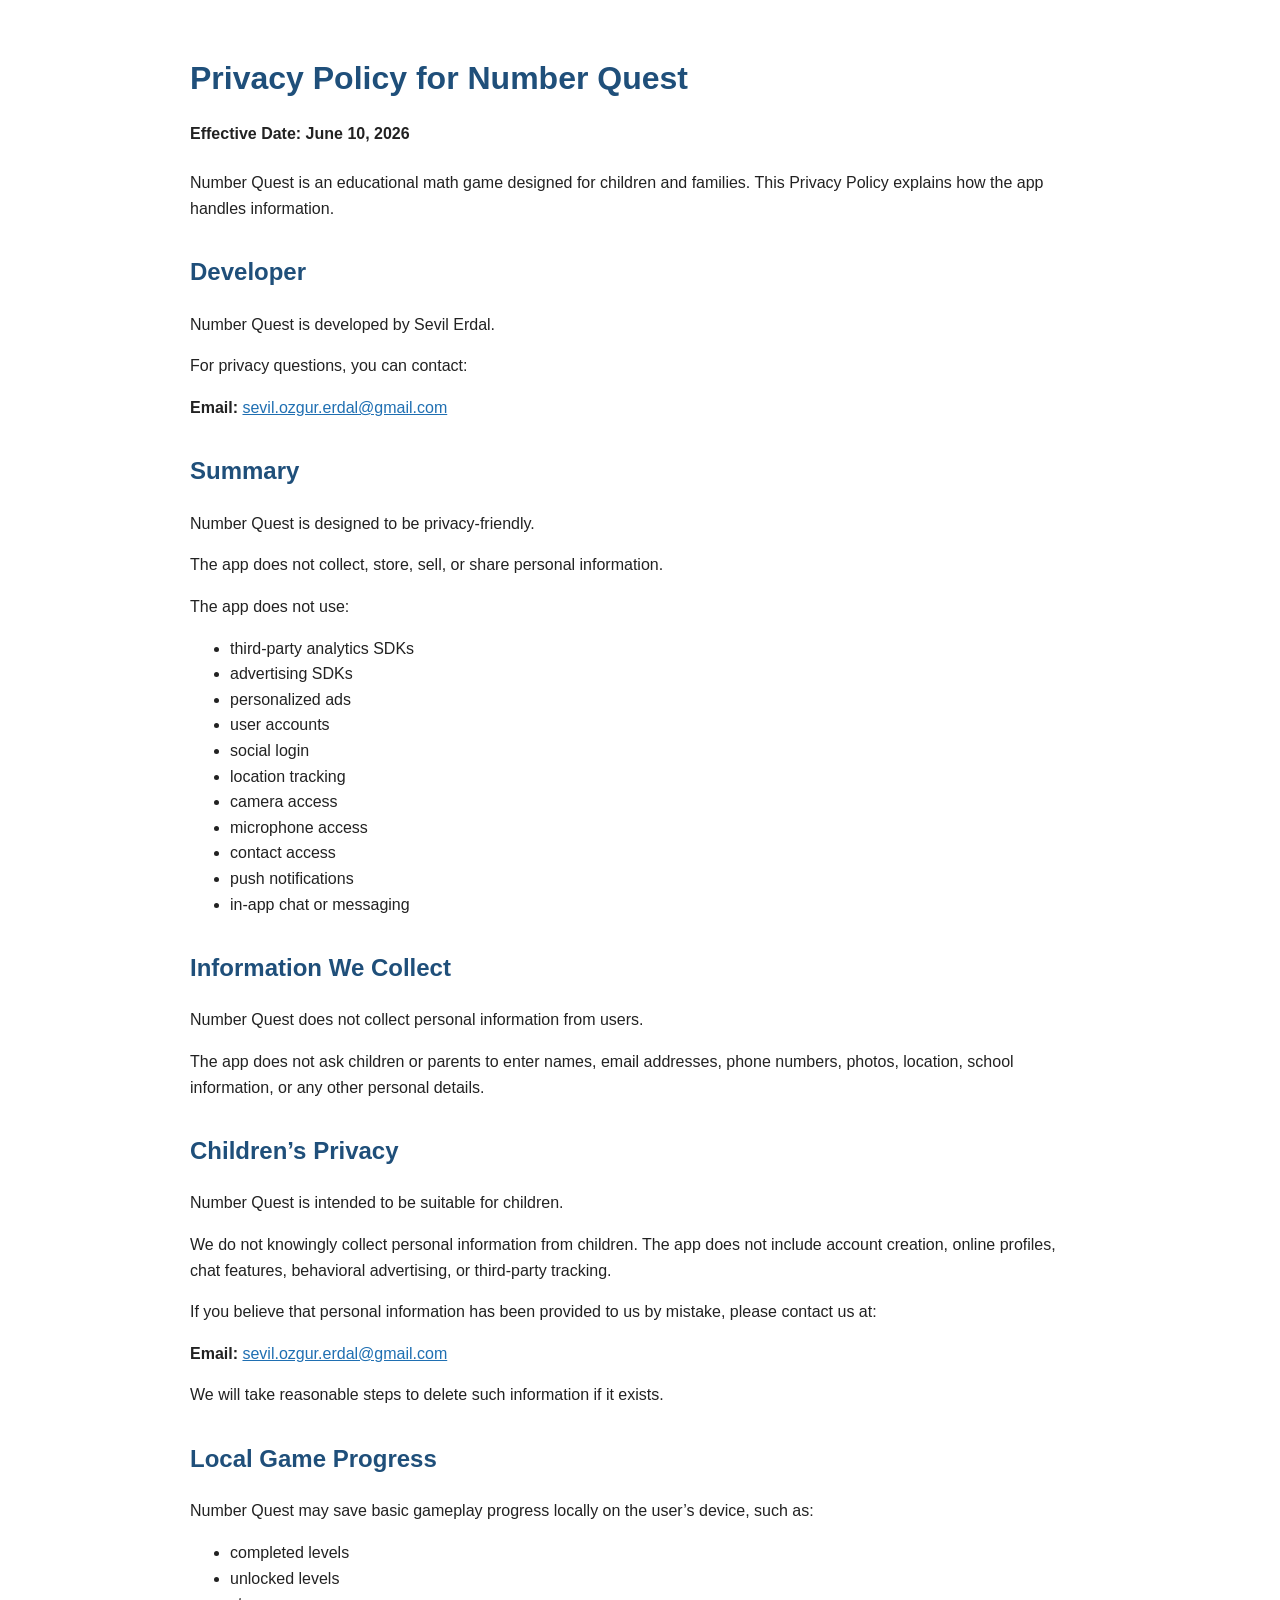
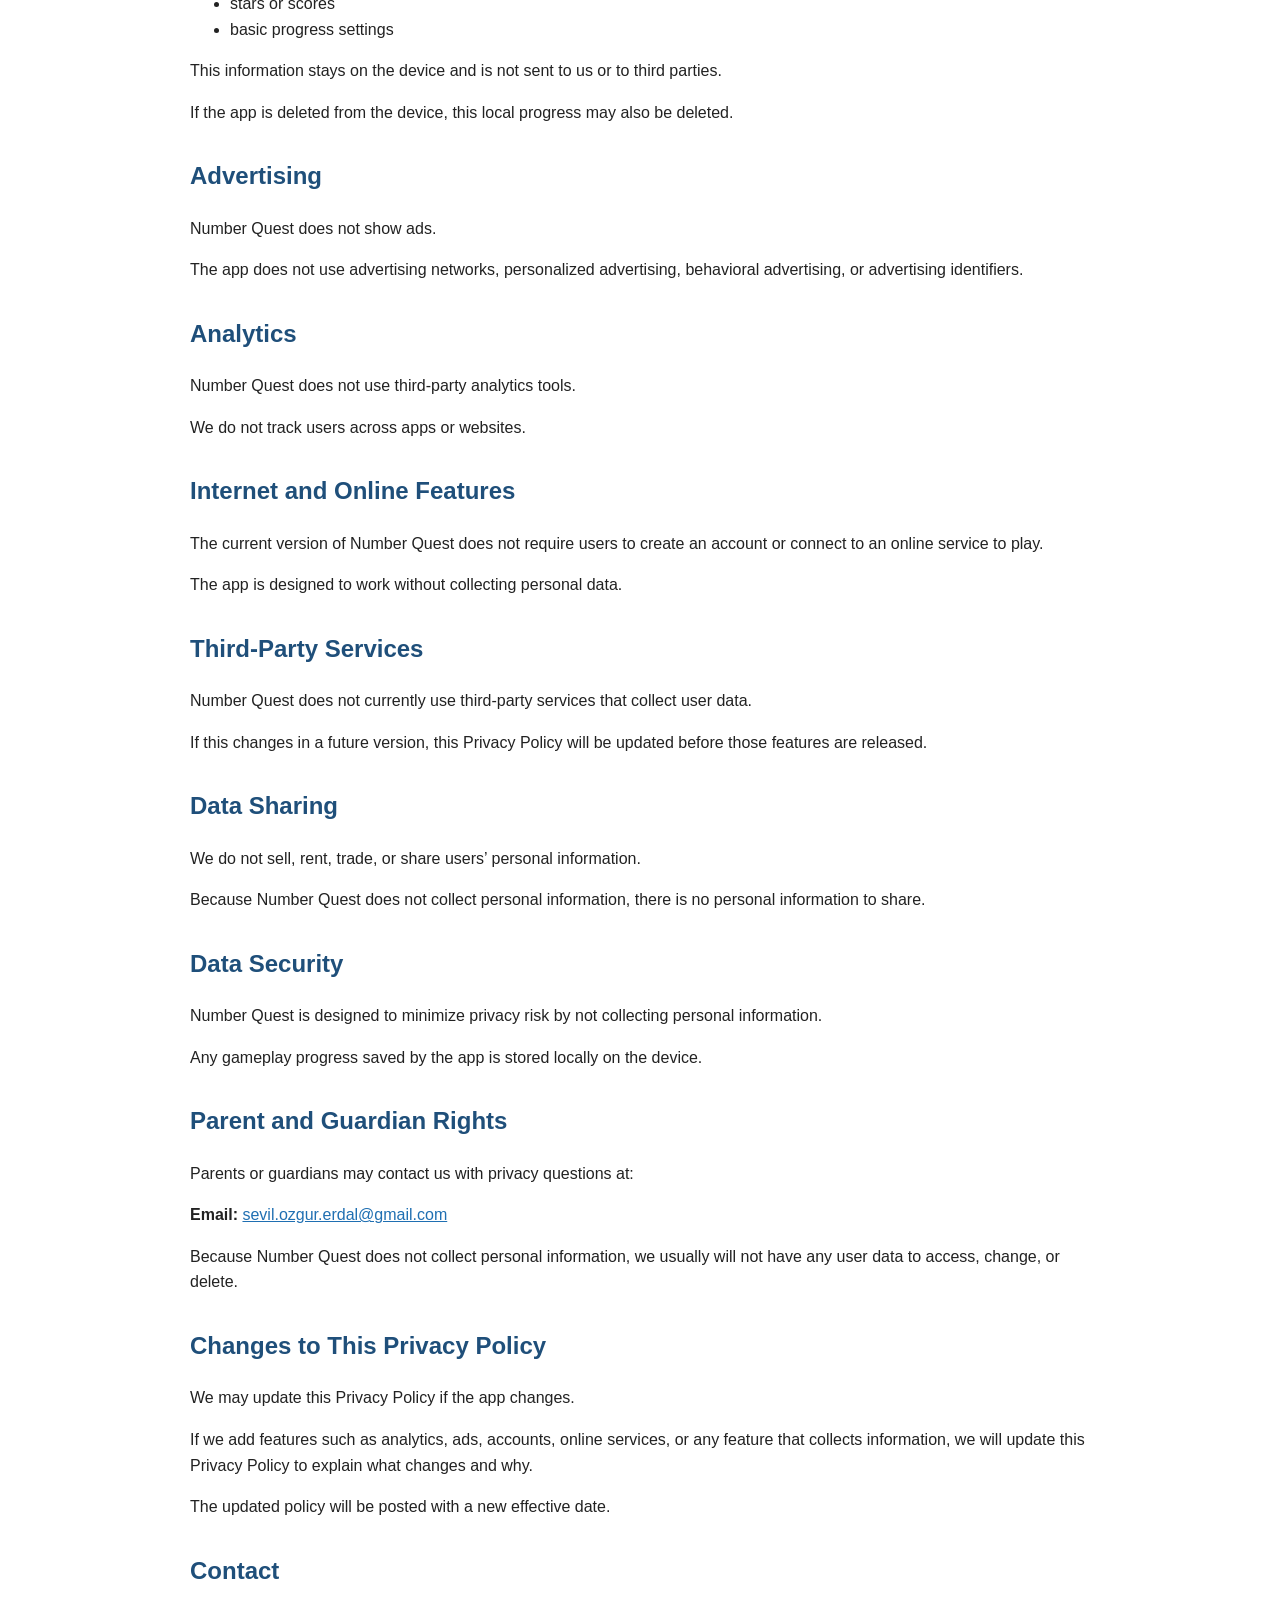
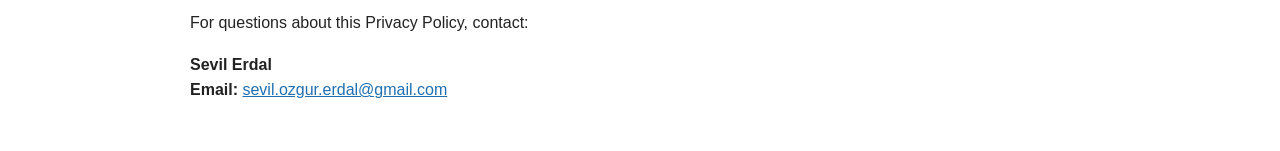
==== numquestprivacy.html @ cd0de5aa "Rename numquestprivacy to numquestprivacy.html" ====
<!DOCTYPE html>
<html lang="en">
<head>
  <meta charset="UTF-8" />
  <meta name="viewport" content="width=device-width, initial-scale=1.0" />
  <title>Privacy Policy for Number Quest</title>
  <style>
    body {
      font-family: Arial, sans-serif;
      line-height: 1.6;
      max-width: 900px;
      margin: 0 auto;
      padding: 32px 20px;
      color: #222;
      background-color: #fff;
    }

    h1, h2 {
      color: #1f4f7a;
    }

    h1 {
      margin-bottom: 8px;
    }

    h2 {
      margin-top: 32px;
    }

    .effective-date {
      font-weight: bold;
      margin-bottom: 24px;
    }

    a {
      color: #1f6fb2;
    }
  </style>
</head>
<body>
  <h1>Privacy Policy for Number Quest</h1>

  <p class="effective-date">Effective Date: June 10, 2026</p>

  <p>
    Number Quest is an educational math game designed for children and families.
    This Privacy Policy explains how the app handles information.
  </p>

  <h2>Developer</h2>

  <p>
    Number Quest is developed by Sevil Erdal.
  </p>

  <p>
    For privacy questions, you can contact:
  </p>

  <p>
    <strong>Email:</strong>
    <a href="mailto:sevil.ozgur.erdal@gmail.com">sevil.ozgur.erdal@gmail.com</a>
  </p>

  <h2>Summary</h2>

  <p>
    Number Quest is designed to be privacy-friendly.
  </p>

  <p>
    The app does not collect, store, sell, or share personal information.
  </p>

  <p>The app does not use:</p>

  <ul>
    <li>third-party analytics SDKs</li>
    <li>advertising SDKs</li>
    <li>personalized ads</li>
    <li>user accounts</li>
    <li>social login</li>
    <li>location tracking</li>
    <li>camera access</li>
    <li>microphone access</li>
    <li>contact access</li>
    <li>push notifications</li>
    <li>in-app chat or messaging</li>
  </ul>

  <h2>Information We Collect</h2>

  <p>
    Number Quest does not collect personal information from users.
  </p>

  <p>
    The app does not ask children or parents to enter names, email addresses,
    phone numbers, photos, location, school information, or any other personal details.
  </p>

  <h2>Children’s Privacy</h2>

  <p>
    Number Quest is intended to be suitable for children.
  </p>

  <p>
    We do not knowingly collect personal information from children. The app does not
    include account creation, online profiles, chat features, behavioral advertising,
    or third-party tracking.
  </p>

  <p>
    If you believe that personal information has been provided to us by mistake,
    please contact us at:
  </p>

  <p>
    <strong>Email:</strong>
    <a href="mailto:sevil.ozgur.erdal@gmail.com">sevil.ozgur.erdal@gmail.com</a>
  </p>

  <p>
    We will take reasonable steps to delete such information if it exists.
  </p>

  <h2>Local Game Progress</h2>

  <p>
    Number Quest may save basic gameplay progress locally on the user’s device, such as:
  </p>

  <ul>
    <li>completed levels</li>
    <li>unlocked levels</li>
    <li>stars or scores</li>
    <li>basic progress settings</li>
  </ul>

  <p>
    This information stays on the device and is not sent to us or to third parties.
  </p>

  <p>
    If the app is deleted from the device, this local progress may also be deleted.
  </p>

  <h2>Advertising</h2>

  <p>
    Number Quest does not show ads.
  </p>

  <p>
    The app does not use advertising networks, personalized advertising,
    behavioral advertising, or advertising identifiers.
  </p>

  <h2>Analytics</h2>

  <p>
    Number Quest does not use third-party analytics tools.
  </p>

  <p>
    We do not track users across apps or websites.
  </p>

  <h2>Internet and Online Features</h2>

  <p>
    The current version of Number Quest does not require users to create an account
    or connect to an online service to play.
  </p>

  <p>
    The app is designed to work without collecting personal data.
  </p>

  <h2>Third-Party Services</h2>

  <p>
    Number Quest does not currently use third-party services that collect user data.
  </p>

  <p>
    If this changes in a future version, this Privacy Policy will be updated before
    those features are released.
  </p>

  <h2>Data Sharing</h2>

  <p>
    We do not sell, rent, trade, or share users’ personal information.
  </p>

  <p>
    Because Number Quest does not collect personal information, there is no personal
    information to share.
  </p>

  <h2>Data Security</h2>

  <p>
    Number Quest is designed to minimize privacy risk by not collecting personal information.
  </p>

  <p>
    Any gameplay progress saved by the app is stored locally on the device.
  </p>

  <h2>Parent and Guardian Rights</h2>

  <p>
    Parents or guardians may contact us with privacy questions at:
  </p>

  <p>
    <strong>Email:</strong>
    <a href="mailto:sevil.ozgur.erdal@gmail.com">sevil.ozgur.erdal@gmail.com</a>
  </p>

  <p>
    Because Number Quest does not collect personal information, we usually will not
    have any user data to access, change, or delete.
  </p>

  <h2>Changes to This Privacy Policy</h2>

  <p>
    We may update this Privacy Policy if the app changes.
  </p>

  <p>
    If we add features such as analytics, ads, accounts, online services, or any feature
    that collects information, we will update this Privacy Policy to explain what changes
    and why.
  </p>

  <p>
    The updated policy will be posted with a new effective date.
  </p>

  <h2>Contact</h2>

  <p>
    For questions about this Privacy Policy, contact:
  </p>

  <p>
    <strong>Sevil Erdal</strong><br />
    <strong>Email:</strong>
    <a href="mailto:sevil.ozgur.erdal@gmail.com">sevil.ozgur.erdal@gmail.com</a>
  </p>
</body>
</html>
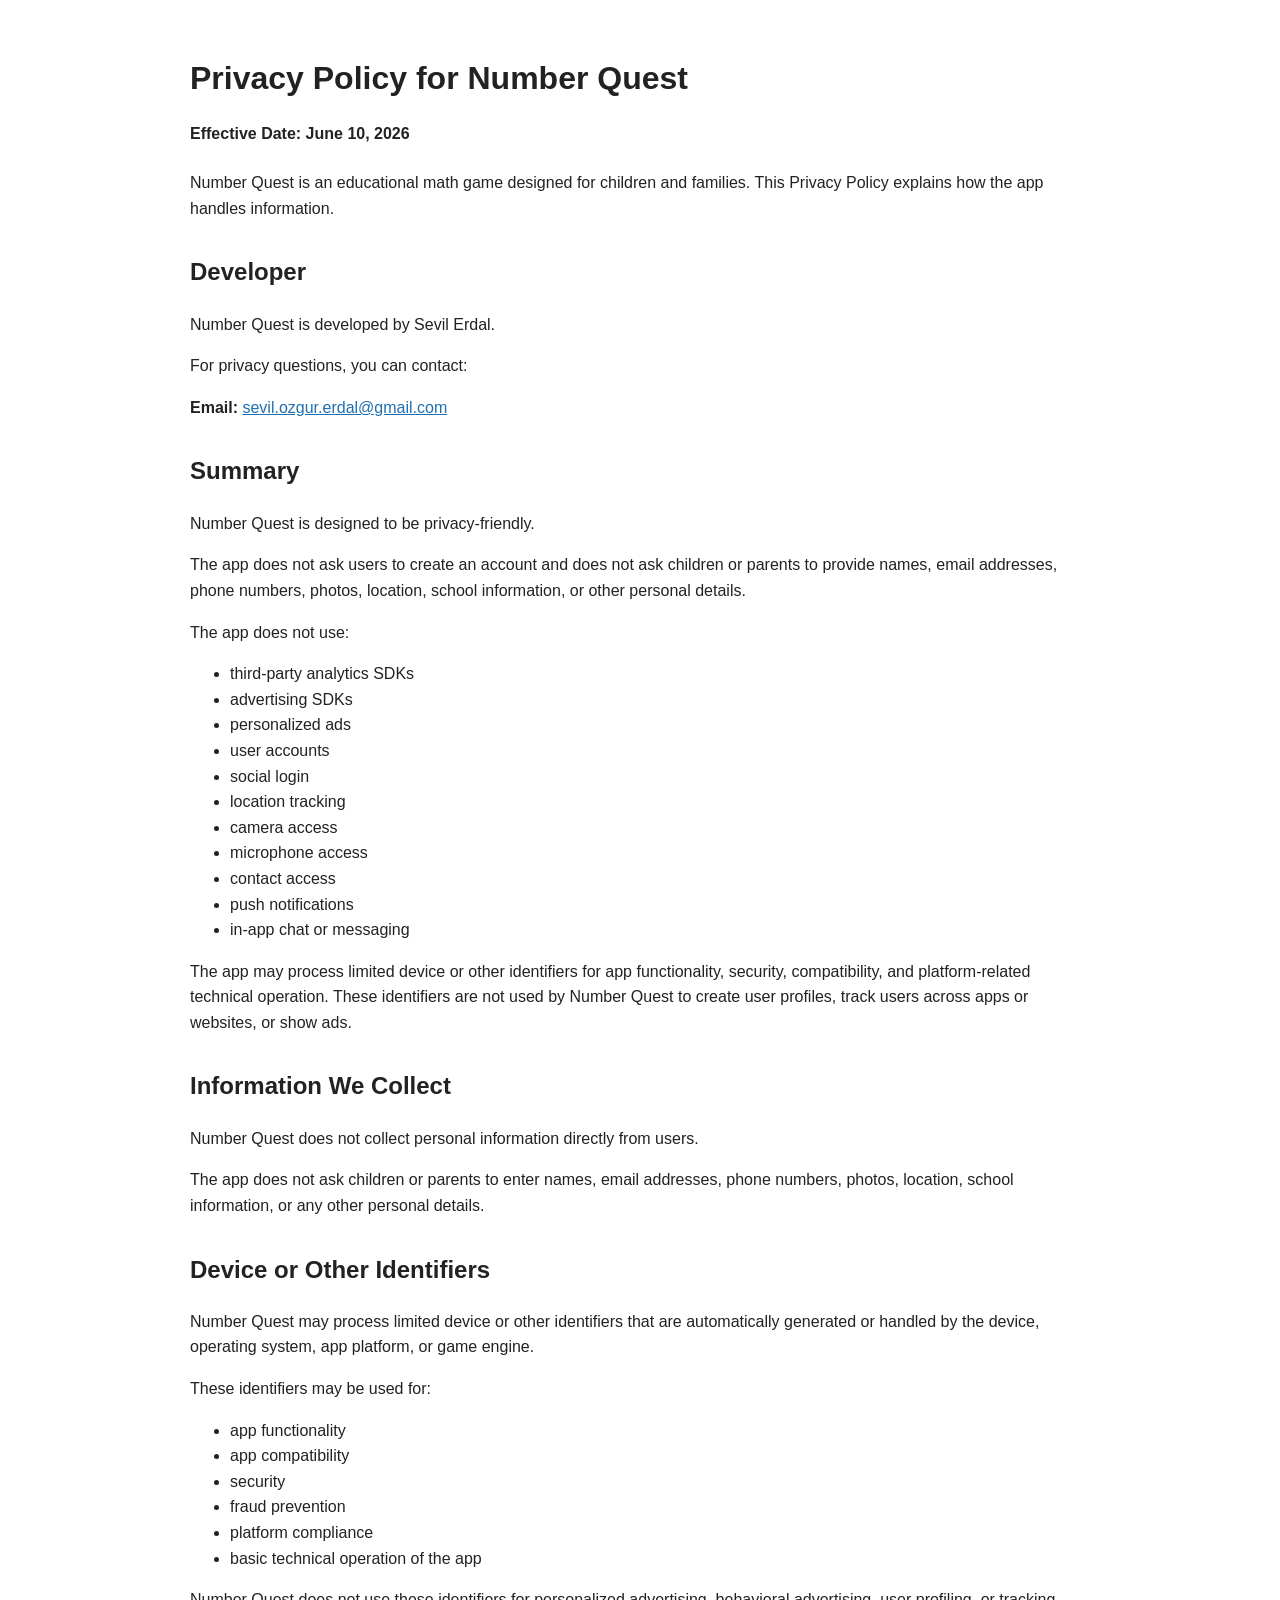
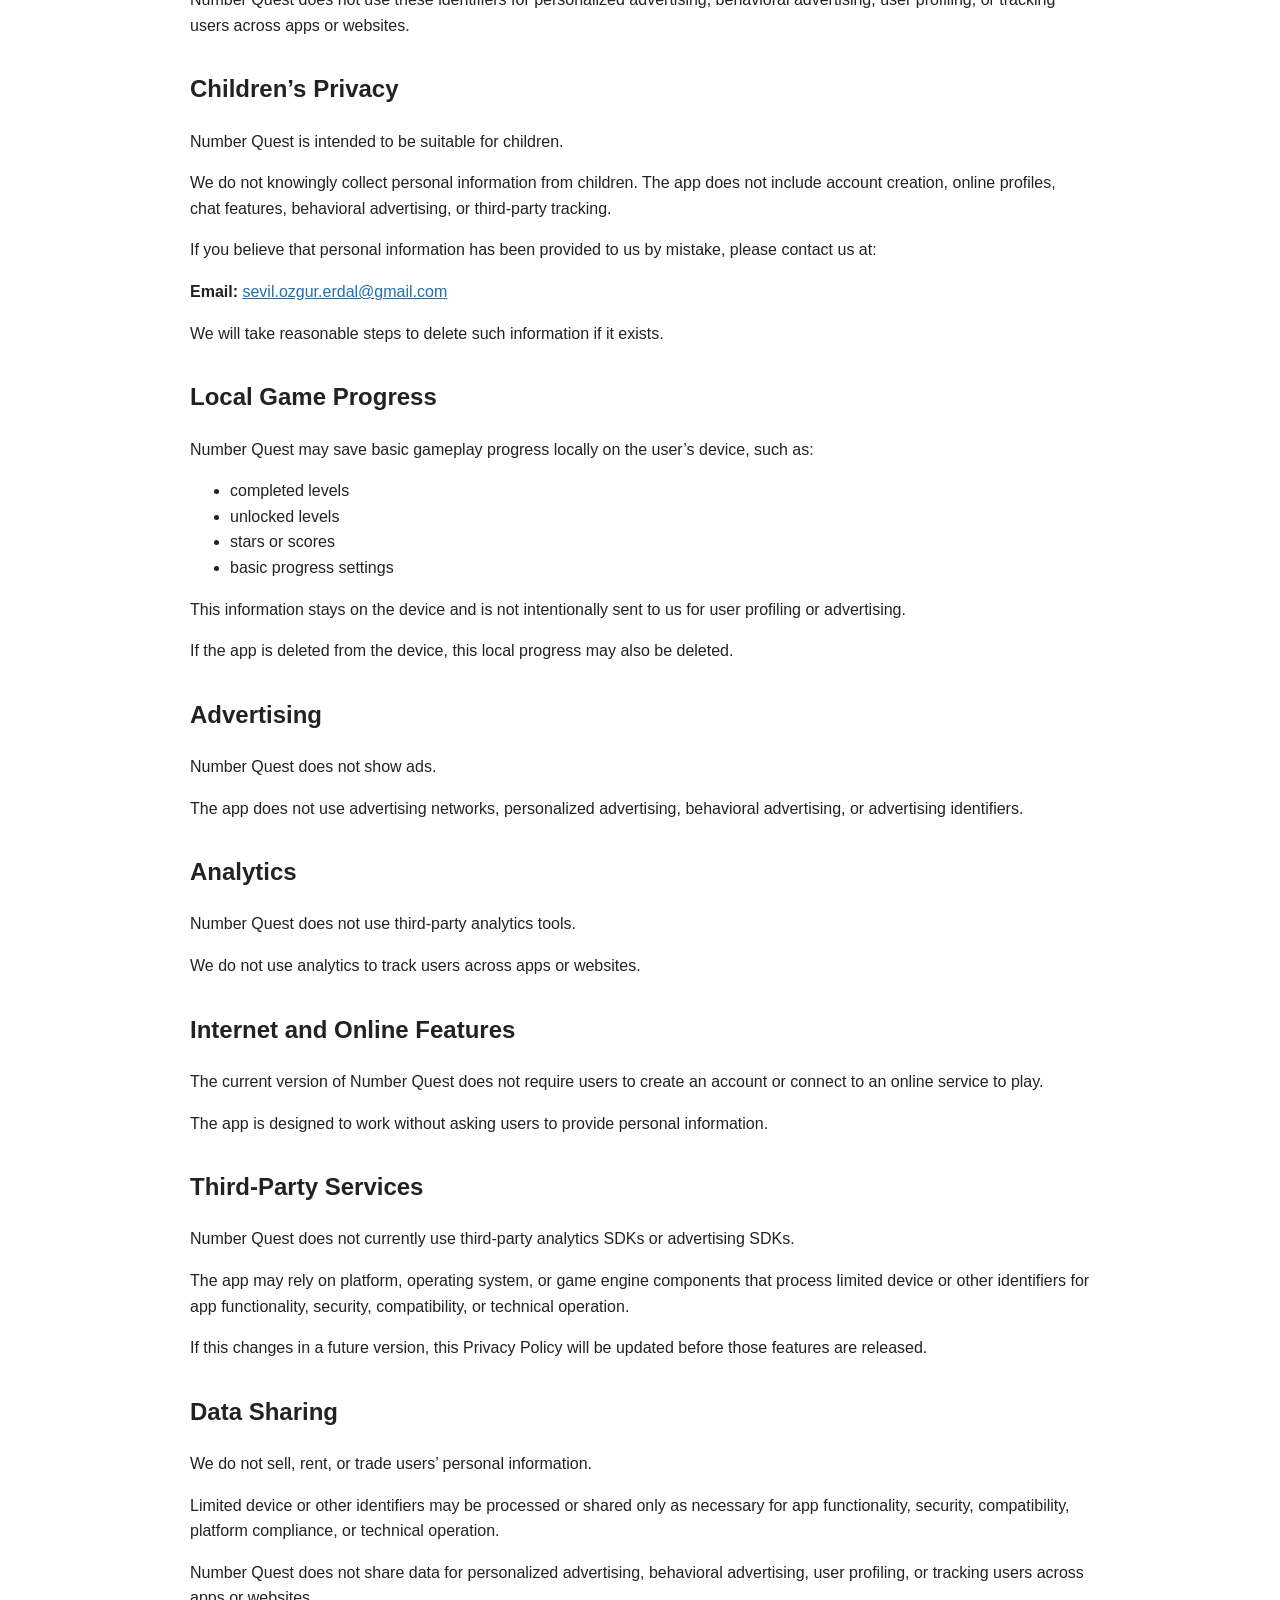
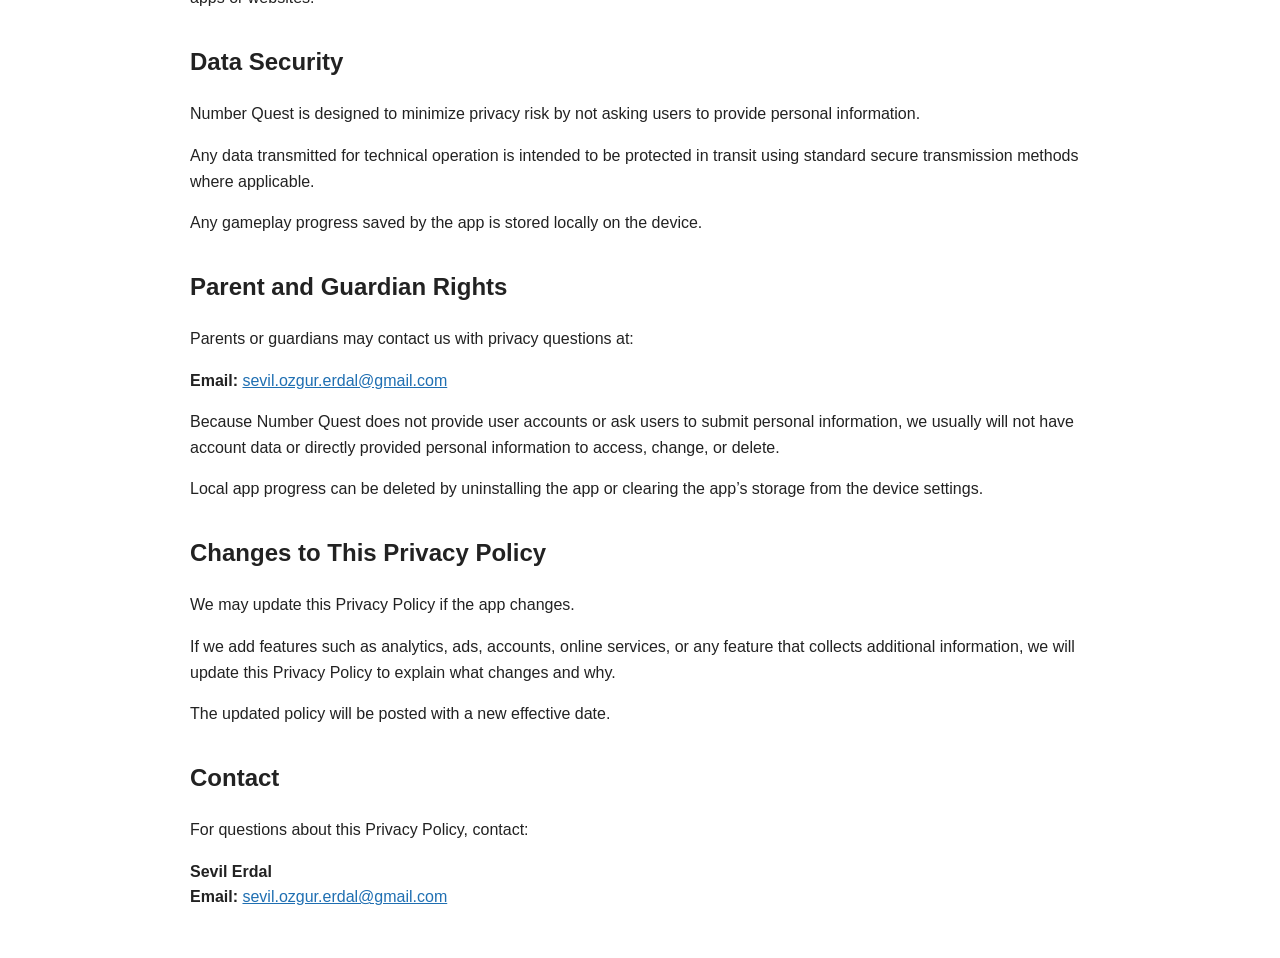
==== commit 6da0cb4c: "Update numquestprivacy.html" ====
--- a/numquestprivacy.html
+++ b/numquestprivacy.html
@@ -1,4 +1,5 @@
 <!DOCTYPE html>
+
 <html lang="en">
 <head>
   <meta charset="UTF-8" />
@@ -15,26 +16,29 @@
       background-color: #fff;
     }
 
-    h1, h2 {
-      color: #1f4f7a;
-    }
-
-    h1 {
-      margin-bottom: 8px;
-    }
-
-    h2 {
-      margin-top: 32px;
-    }
-
-    .effective-date {
-      font-weight: bold;
-      margin-bottom: 24px;
-    }
-
-    a {
-      color: #1f6fb2;
-    }
+```
+h1, h2 {
+  color: #1f4f7a;
+}
+
+h1 {
+  margin-bottom: 8px;
+}
+
+h2 {
+  margin-top: 32px;
+}
+
+.effective-date {
+  font-weight: bold;
+  margin-bottom: 24px;
+}
+
+a {
+  color: #1f6fb2;
+}
+```
+
   </style>
 </head>
 <body>
@@ -69,7 +73,9 @@
   </p>
 
   <p>
-    The app does not collect, store, sell, or share personal information.
+    The app does not ask users to create an account and does not ask children or parents
+    to provide names, email addresses, phone numbers, photos, location, school information,
+    or other personal details.
   </p>
 
   <p>The app does not use:</p>
@@ -88,15 +94,47 @@
     <li>in-app chat or messaging</li>
   </ul>
 
+  <p>
+    The app may process limited device or other identifiers for app functionality,
+    security, compatibility, and platform-related technical operation. These identifiers
+    are not used by Number Quest to create user profiles, track users across apps or
+    websites, or show ads.
+  </p>
+
   <h2>Information We Collect</h2>
 
   <p>
-    Number Quest does not collect personal information from users.
+    Number Quest does not collect personal information directly from users.
   </p>
 
   <p>
     The app does not ask children or parents to enter names, email addresses,
     phone numbers, photos, location, school information, or any other personal details.
+  </p>
+
+  <h2>Device or Other Identifiers</h2>
+
+  <p>
+    Number Quest may process limited device or other identifiers that are automatically
+    generated or handled by the device, operating system, app platform, or game engine.
+  </p>
+
+  <p>
+    These identifiers may be used for:
+  </p>
+
+  <ul>
+    <li>app functionality</li>
+    <li>app compatibility</li>
+    <li>security</li>
+    <li>fraud prevention</li>
+    <li>platform compliance</li>
+    <li>basic technical operation of the app</li>
+  </ul>
+
+  <p>
+    Number Quest does not use these identifiers for personalized advertising, behavioral
+    advertising, user profiling, or tracking users across apps or websites.
   </p>
 
   <h2>Children’s Privacy</h2>
@@ -139,7 +177,8 @@
   </ul>
 
   <p>
-    This information stays on the device and is not sent to us or to third parties.
+    This information stays on the device and is not intentionally sent to us for user
+    profiling or advertising.
   </p>
 
   <p>
@@ -164,7 +203,7 @@
   </p>
 
   <p>
-    We do not track users across apps or websites.
+    We do not use analytics to track users across apps or websites.
   </p>
 
   <h2>Internet and Online Features</h2>
@@ -175,13 +214,19 @@
   </p>
 
   <p>
-    The app is designed to work without collecting personal data.
+    The app is designed to work without asking users to provide personal information.
   </p>
 
   <h2>Third-Party Services</h2>
 
   <p>
-    Number Quest does not currently use third-party services that collect user data.
+    Number Quest does not currently use third-party analytics SDKs or advertising SDKs.
+  </p>
+
+  <p>
+    The app may rely on platform, operating system, or game engine components that
+    process limited device or other identifiers for app functionality, security,
+    compatibility, or technical operation.
   </p>
 
   <p>
@@ -192,18 +237,30 @@
   <h2>Data Sharing</h2>
 
   <p>
-    We do not sell, rent, trade, or share users’ personal information.
-  </p>
-
-  <p>
-    Because Number Quest does not collect personal information, there is no personal
-    information to share.
+    We do not sell, rent, or trade users’ personal information.
+  </p>
+
+  <p>
+    Limited device or other identifiers may be processed or shared only as necessary
+    for app functionality, security, compatibility, platform compliance, or technical
+    operation.
+  </p>
+
+  <p>
+    Number Quest does not share data for personalized advertising, behavioral advertising,
+    user profiling, or tracking users across apps or websites.
   </p>
 
   <h2>Data Security</h2>
 
   <p>
-    Number Quest is designed to minimize privacy risk by not collecting personal information.
+    Number Quest is designed to minimize privacy risk by not asking users to provide
+    personal information.
+  </p>
+
+  <p>
+    Any data transmitted for technical operation is intended to be protected in transit
+    using standard secure transmission methods where applicable.
   </p>
 
   <p>
@@ -222,8 +279,14 @@
   </p>
 
   <p>
-    Because Number Quest does not collect personal information, we usually will not
-    have any user data to access, change, or delete.
+    Because Number Quest does not provide user accounts or ask users to submit personal
+    information, we usually will not have account data or directly provided personal
+    information to access, change, or delete.
+  </p>
+
+  <p>
+    Local app progress can be deleted by uninstalling the app or clearing the app’s
+    storage from the device settings.
   </p>
 
   <h2>Changes to This Privacy Policy</h2>
@@ -234,8 +297,8 @@
 
   <p>
     If we add features such as analytics, ads, accounts, online services, or any feature
-    that collects information, we will update this Privacy Policy to explain what changes
-    and why.
+    that collects additional information, we will update this Privacy Policy to explain
+    what changes and why.
   </p>
 
   <p>
